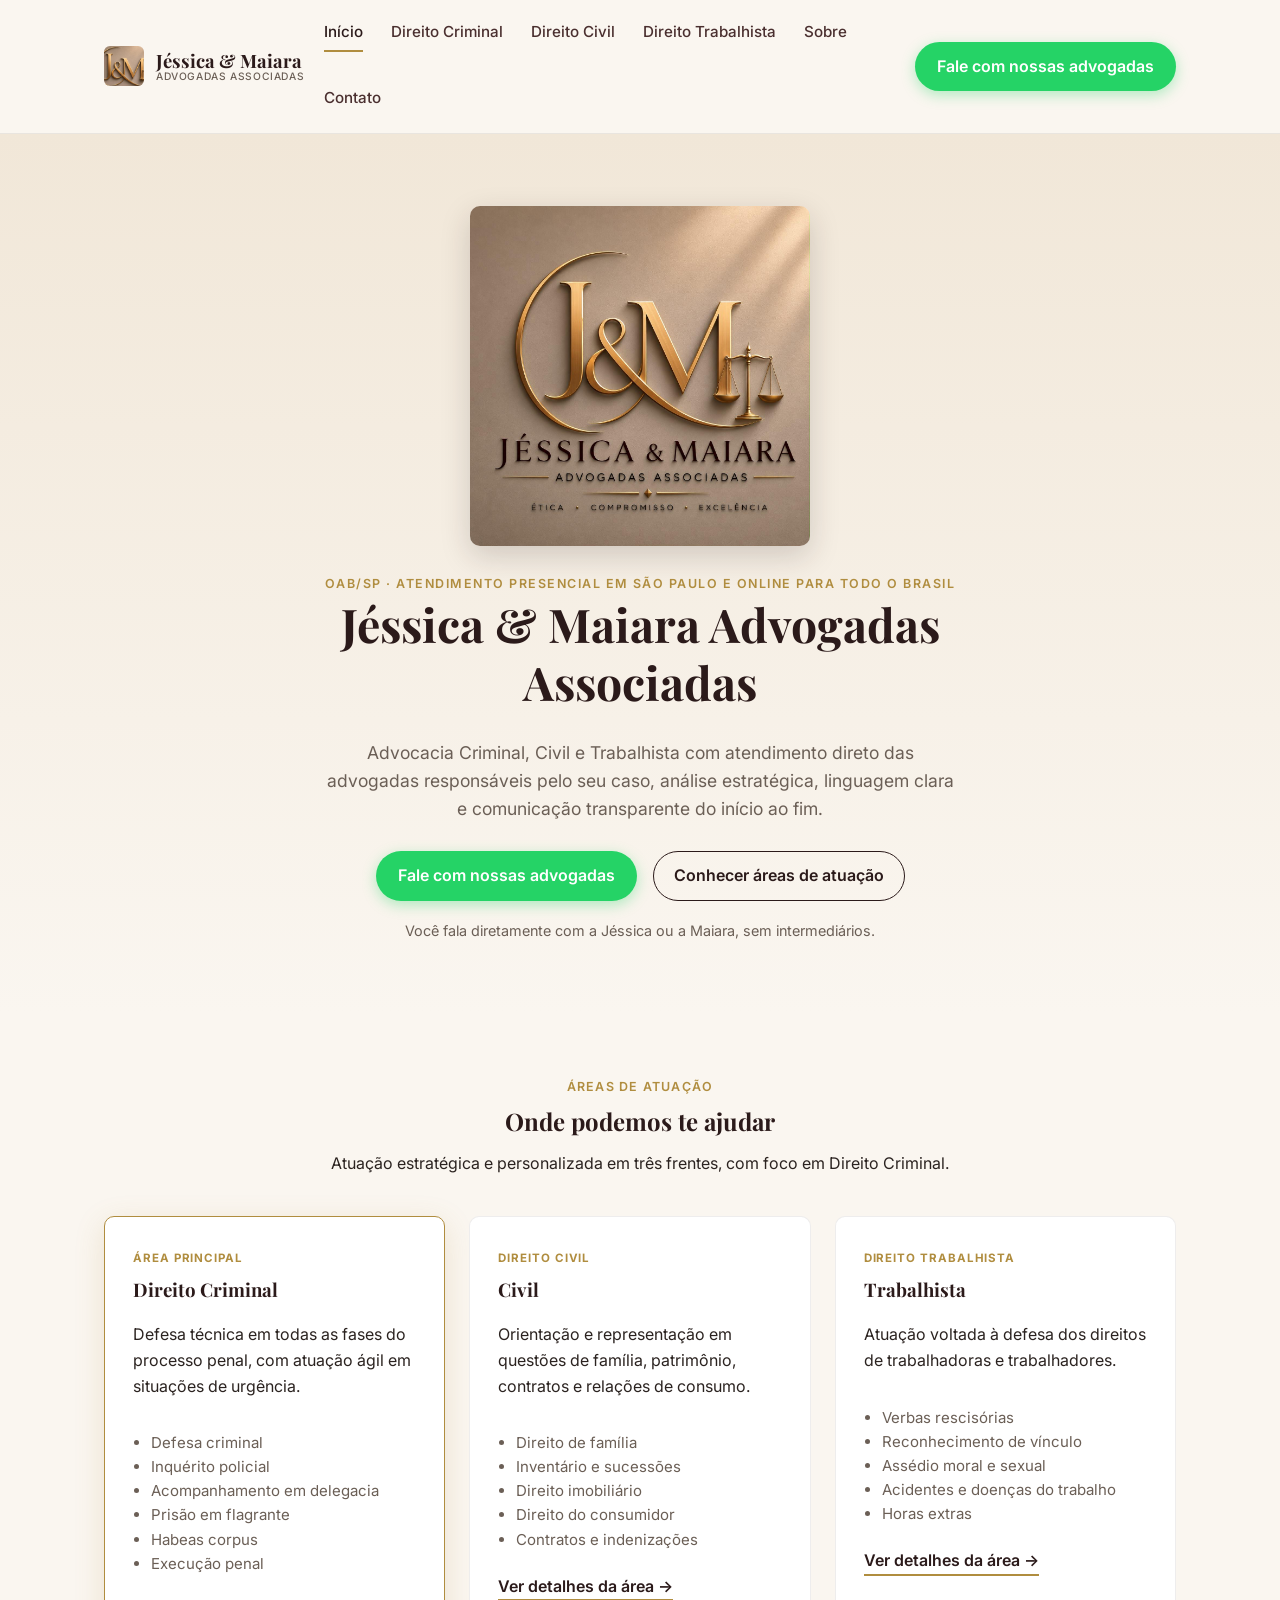
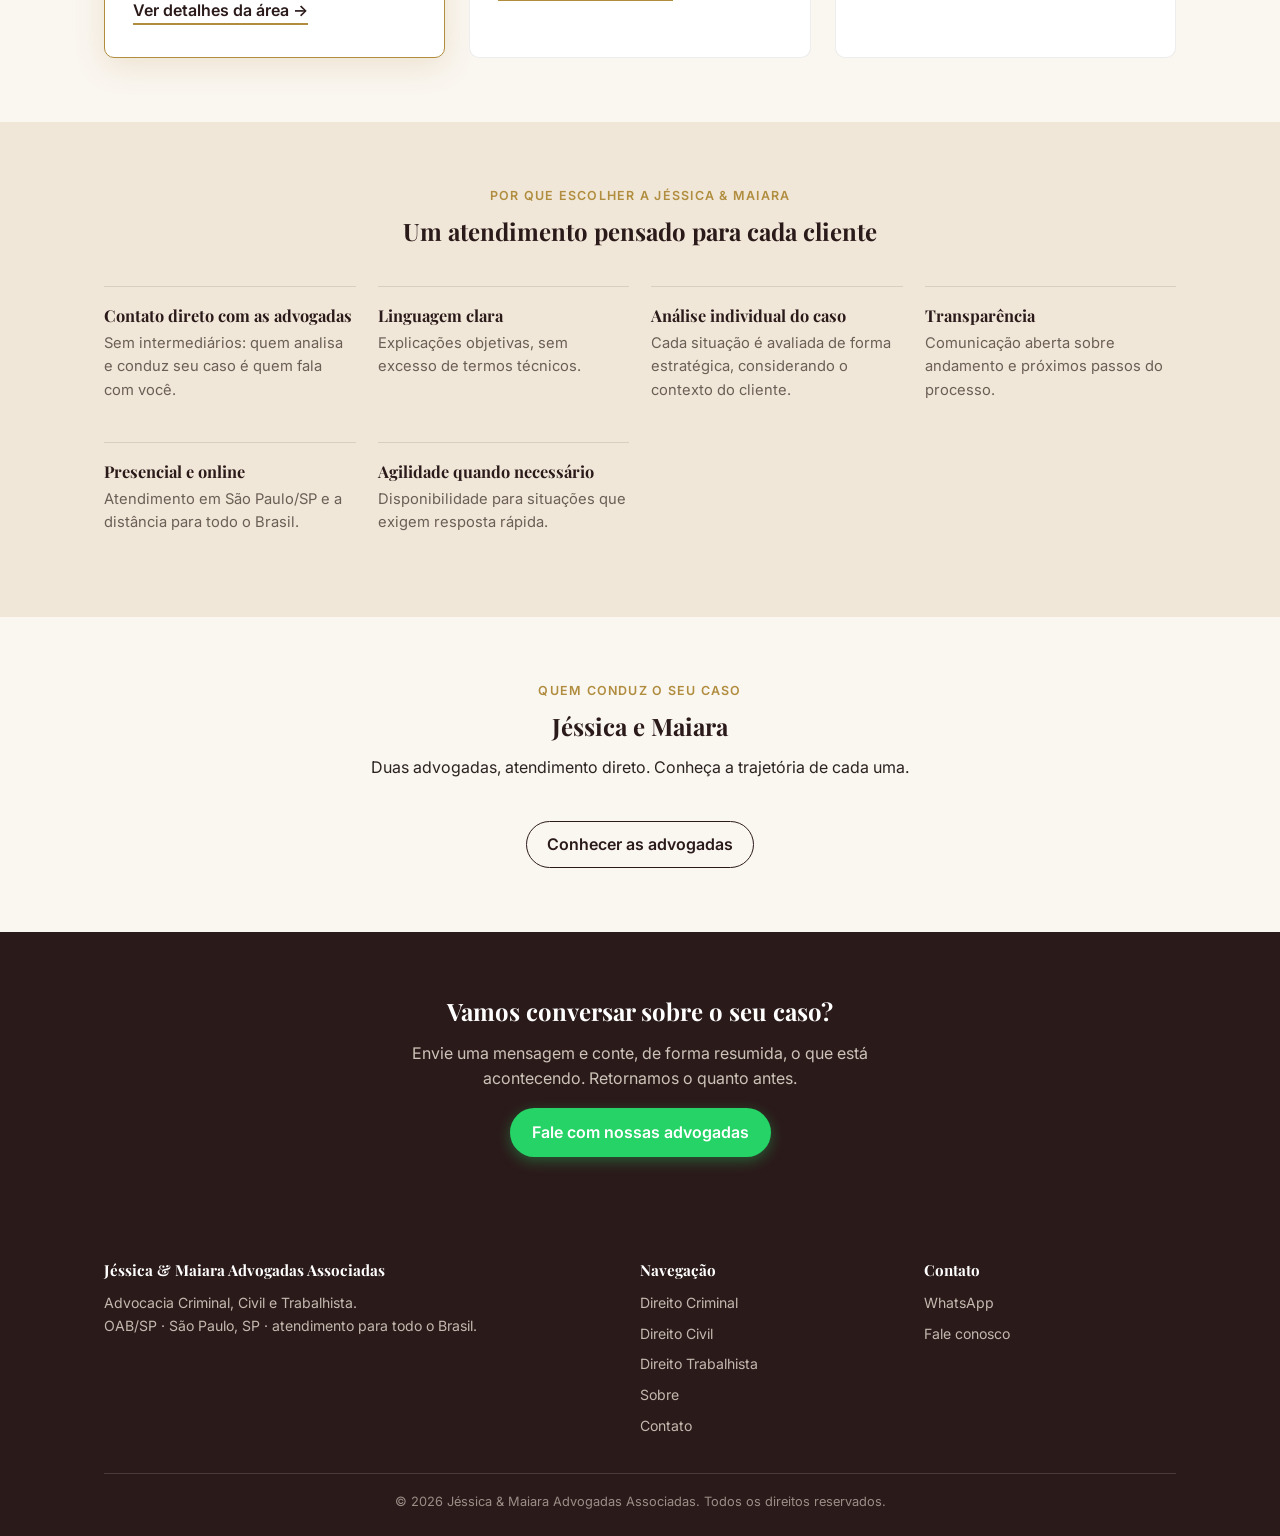
==== index.html @ 44a39317 "Primeira versão do site institucional" ====
<!DOCTYPE html>
<html lang="pt-BR">
<head>
<meta charset="UTF-8">
<meta name="viewport" content="width=device-width, initial-scale=1.0">
<title>Jéssica & Maiara Advogadas Associadas | Advocacia Criminal, Civil e Trabalhista em São Paulo</title>
<meta name="description" content="Escritório de advocacia em São Paulo com atuação em Direito Criminal, Civil e Trabalhista. Atendimento direto com as advogadas, presencial ou online, para todo o Brasil.">
<link rel="canonical" href="https://www.jessicaemaiara.adv.br/">
<link rel="icon" href="assets/favicon.png">
<link rel="stylesheet" href="css/style.css">
<script type="application/ld+json">
{
  "@context": "https://schema.org",
  "@type": "LegalService",
  "name": "Jéssica & Maiara Advogadas Associadas",
  "areaServed": "BR",
  "address": {
    "@type": "PostalAddress",
    "addressLocality": "São Paulo",
    "addressRegion": "SP",
    "addressCountry": "BR"
  },
  "url": "https://www.jessicaemaiara.adv.br/",
  "priceRange": "$$"
}
</script>
</head>
<body>

<header class="site-header">
  <div class="container">
    <a href="index.html" class="brand">
      <img src="assets/logo-mark.png" alt="Jéssica & Maiara Advogadas Associadas">
      <span class="brand-text">Jéssica &amp; Maiara<small>Advogadas Associadas</small></span>
    </a>
    <button class="nav-toggle" aria-label="Abrir menu" aria-expanded="false">&#9776;</button>
    <nav class="main-nav">
      <a href="index.html" aria-current="page">Início</a>
      <a href="direito-criminal.html">Direito Criminal</a>
      <a href="direito-civil.html">Direito Civil</a>
      <a href="direito-trabalhista.html">Direito Trabalhista</a>
      <a href="sobre.html">Sobre</a>
      <a href="contato.html">Contato</a>
    </nav>
    <a href="#" class="btn-whatsapp header-cta js-whatsapp" data-message="Olá! Vim pelo site e gostaria de falar com uma das advogadas.">Fale com nossas advogadas</a>
  </div>
</header>

<section class="hero">
  <div class="container">
    <img src="assets/logo.jpg" alt="Jéssica & Maiara Advogadas Associadas" class="logo-plate" style="margin-bottom:24px;">
    <span class="eyebrow">OAB/SP &middot; Atendimento presencial em São Paulo e online para todo o Brasil</span>
    <h1>Jéssica & Maiara Advogadas Associadas</h1>
    <p class="lead">Advocacia Criminal, Civil e Trabalhista com atendimento direto das advogadas responsáveis pelo seu caso, análise estratégica, linguagem clara e comunicação transparente do início ao fim.</p>
    <div class="hero-actions">
      <a href="#" class="btn-whatsapp js-whatsapp" data-message="Olá! Vim pelo site e gostaria de falar com uma das advogadas.">Fale com nossas advogadas</a>
      <a href="#areas" class="btn-outline">Conhecer áreas de atuação</a>
    </div>
    <p class="hero-trust">Você fala diretamente com a Jéssica ou a Maiara, sem intermediários.</p>
  </div>
</section>

<section class="section" id="areas">
  <div class="container">
    <div class="section-title">
      <span class="eyebrow">Áreas de atuação</span>
      <h2>Onde podemos te ajudar</h2>
      <p>Atuação estratégica e personalizada em três frentes, com foco em Direito Criminal.</p>
    </div>
    <div class="areas-grid">

      <div class="area-card featured">
        <span class="tag">Área principal</span>
        <h3>Direito Criminal</h3>
        <p>Defesa técnica em todas as fases do processo penal, com atuação ágil em situações de urgência.</p>
        <ul>
          <li>Defesa criminal</li>
          <li>Inquérito policial</li>
          <li>Acompanhamento em delegacia</li>
          <li>Prisão em flagrante</li>
          <li>Habeas corpus</li>
          <li>Execução penal</li>
        </ul>
        <a href="direito-criminal.html" class="link">Ver detalhes da área →</a>
      </div>

      <div class="area-card">
        <span class="tag">Direito Civil</span>
        <h3>Civil</h3>
        <p>Orientação e representação em questões de família, patrimônio, contratos e relações de consumo.</p>
        <ul>
          <li>Direito de família</li>
          <li>Inventário e sucessões</li>
          <li>Direito imobiliário</li>
          <li>Direito do consumidor</li>
          <li>Contratos e indenizações</li>
        </ul>
        <a href="direito-civil.html" class="link">Ver detalhes da área →</a>
      </div>

      <div class="area-card">
        <span class="tag">Direito Trabalhista</span>
        <h3>Trabalhista</h3>
        <p>Atuação voltada à defesa dos direitos de trabalhadoras e trabalhadores.</p>
        <ul>
          <li>Verbas rescisórias</li>
          <li>Reconhecimento de vínculo</li>
          <li>Assédio moral e sexual</li>
          <li>Acidentes e doenças do trabalho</li>
          <li>Horas extras</li>
        </ul>
        <a href="direito-trabalhista.html" class="link">Ver detalhes da área →</a>
      </div>

    </div>
  </div>
</section>

<section class="section section-alt">
  <div class="container">
    <div class="section-title">
      <span class="eyebrow">Por que escolher a Jéssica & Maiara</span>
      <h2>Um atendimento pensado para cada cliente</h2>
    </div>
    <div class="diferenciais-grid">
      <div class="diferencial-item">
        <h4>Contato direto com as advogadas</h4>
        <p>Sem intermediários: quem analisa e conduz seu caso é quem fala com você.</p>
      </div>
      <div class="diferencial-item">
        <h4>Linguagem clara</h4>
        <p>Explicações objetivas, sem excesso de termos técnicos.</p>
      </div>
      <div class="diferencial-item">
        <h4>Análise individual do caso</h4>
        <p>Cada situação é avaliada de forma estratégica, considerando o contexto do cliente.</p>
      </div>
      <div class="diferencial-item">
        <h4>Transparência</h4>
        <p>Comunicação aberta sobre andamento e próximos passos do processo.</p>
      </div>
      <div class="diferencial-item">
        <h4>Presencial e online</h4>
        <p>Atendimento em São Paulo/SP e a distância para todo o Brasil.</p>
      </div>
      <div class="diferencial-item">
        <h4>Agilidade quando necessário</h4>
        <p>Disponibilidade para situações que exigem resposta rápida.</p>
      </div>
    </div>
  </div>
</section>

<section class="section">
  <div class="container">
    <div class="section-title">
      <span class="eyebrow">Quem conduz o seu caso</span>
      <h2>Jéssica e Maiara</h2>
      <p>Duas advogadas, atendimento direto. Conheça a trajetória de cada uma.</p>
    </div>
    <div style="text-align:center;">
      <a href="sobre.html" class="btn-outline">Conhecer as advogadas</a>
    </div>
  </div>
</section>

<section class="cta-final">
  <div class="container">
    <h2>Vamos conversar sobre o seu caso?</h2>
    <p>Envie uma mensagem e conte, de forma resumida, o que está acontecendo. Retornamos o quanto antes.</p>
    <a href="#" class="btn-whatsapp js-whatsapp" data-message="Olá! Vim pelo site e gostaria de falar com uma das advogadas.">Fale com nossas advogadas</a>
  </div>
</section>

<footer class="site-footer">
  <div class="container">
    <div class="footer-grid">
      <div>
        <h4>Jéssica & Maiara Advogadas Associadas</h4>
        <p>Advocacia Criminal, Civil e Trabalhista.<br>OAB/SP &middot; São Paulo, SP &middot; atendimento para todo o Brasil.</p>
      </div>
      <div>
        <h4>Navegação</h4>
        <a href="direito-criminal.html">Direito Criminal</a>
        <a href="direito-civil.html">Direito Civil</a>
        <a href="direito-trabalhista.html">Direito Trabalhista</a>
        <a href="sobre.html">Sobre</a>
        <a href="contato.html">Contato</a>
      </div>
      <div>
        <h4>Contato</h4>
        <a href="#" class="js-whatsapp" data-message="Olá! Vim pelo site e gostaria de falar com uma das advogadas.">WhatsApp</a>
        <a href="contato.html">Fale conosco</a>
      </div>
    </div>
    <div class="footer-bottom">
      &copy; <span id="year"></span> Jéssica & Maiara Advogadas Associadas. Todos os direitos reservados.
    </div>
  </div>
</footer>

<a href="#" class="btn-whatsapp whatsapp-float js-whatsapp" aria-label="Fale com nossas advogadas pelo WhatsApp" data-message="Olá! Vim pelo site e gostaria de falar com uma das advogadas.">💬</a>

<script src="js/main.js"></script>
<script>document.getElementById('year').textContent = new Date().getFullYear();</script>
</body>
</html>
---- css/style.css ----
/* Jéssica & Maiara Advogadas Associadas: estilos globais */

@import url('https://fonts.googleapis.com/css2?family=Playfair+Display:wght@600;700&family=Inter:wght@400;500;600&display=swap');

:root {
  --color-bg: #faf6f0;
  --color-bg-alt: #f1e7d8;
  --color-dark: #2b1a1a;
  --color-dark-soft: #4a2f2f;
  --color-gold: #b08d3f;
  --color-gold-light: #d4b876;
  --color-text: #2b2320;
  --color-text-muted: #6b5f56;
  --color-white: #ffffff;
  --color-whatsapp: #25d366;
  --radius: 10px;
  --max-width: 1120px;
}

* { box-sizing: border-box; }

html { scroll-behavior: smooth; }

body {
  margin: 0;
  font-family: 'Inter', sans-serif;
  color: var(--color-text);
  background: var(--color-bg);
  line-height: 1.6;
}

h1, h2, h3, h4 {
  font-family: 'Playfair Display', serif;
  color: var(--color-dark);
  margin: 0 0 0.6em;
  line-height: 1.25;
}

p { margin: 0 0 1em; }

a { color: inherit; text-decoration: none; }

.container {
  max-width: var(--max-width);
  margin: 0 auto;
  padding: 0 24px;
}

/* Header */
.site-header {
  position: sticky;
  top: 0;
  z-index: 50;
  background: var(--color-bg);
  border-bottom: 1px solid rgba(43,26,26,0.08);
}

.site-header .container {
  display: flex;
  align-items: center;
  justify-content: space-between;
  padding-top: 14px;
  padding-bottom: 14px;
  gap: 20px;
}

.brand {
  display: flex;
  align-items: center;
  gap: 12px;
  font-family: 'Playfair Display', serif;
  font-weight: 700;
  font-size: 1.15rem;
  color: var(--color-dark);
  white-space: nowrap;
}

.brand img {
  height: 40px;
  width: 40px;
  border-radius: 6px;
  object-fit: cover;
  display: block;
}

.brand-text {
  display: flex;
  flex-direction: column;
  line-height: 1.15;
}

.brand-text small {
  font-size: 0.64rem;
  font-weight: 500;
  letter-spacing: 0.06em;
  text-transform: uppercase;
  color: var(--color-text-muted);
  font-family: 'Inter', sans-serif;
}

.logo-plate {
  max-width: 340px;
  width: 100%;
  margin: 0 auto;
  border-radius: var(--radius);
  box-shadow: 0 10px 30px rgba(43,26,26,0.18);
  display: block;
}

.main-nav {
  display: flex;
  align-items: center;
  gap: 28px;
  flex-wrap: wrap;
}

.main-nav a {
  font-size: 0.95rem;
  font-weight: 500;
  color: var(--color-dark-soft);
  padding: 6px 0;
  border-bottom: 2px solid transparent;
  transition: border-color .2s, color .2s;
}

.main-nav a:hover,
.main-nav a[aria-current="page"] {
  color: var(--color-dark);
  border-color: var(--color-gold);
}

.nav-toggle {
  display: none;
  background: none;
  border: none;
  font-size: 1.6rem;
  color: var(--color-dark);
  cursor: pointer;
}

/* Botão WhatsApp */
.btn-whatsapp {
  display: inline-flex;
  align-items: center;
  gap: 8px;
  background: var(--color-whatsapp);
  color: #fff;
  font-weight: 600;
  padding: 12px 22px;
  border-radius: 999px;
  white-space: nowrap;
  box-shadow: 0 4px 14px rgba(37,211,102,0.35);
  transition: transform .15s, box-shadow .15s;
}

.btn-whatsapp:hover {
  transform: translateY(-1px);
  box-shadow: 0 6px 18px rgba(37,211,102,0.45);
}

.btn-whatsapp.small { padding: 9px 16px; font-size: 0.9rem; }

.btn-gold {
  display: inline-flex;
  align-items: center;
  gap: 8px;
  background: linear-gradient(135deg, var(--color-gold-light), var(--color-gold));
  color: var(--color-dark);
  font-weight: 600;
  padding: 12px 22px;
  border-radius: 999px;
  white-space: nowrap;
}

.btn-outline {
  display: inline-flex;
  align-items: center;
  gap: 8px;
  border: 1.5px solid var(--color-dark);
  color: var(--color-dark);
  font-weight: 600;
  padding: 10px 20px;
  border-radius: 999px;
}

/* Hero */
.hero {
  background: linear-gradient(180deg, var(--color-bg-alt), var(--color-bg));
  padding: 72px 0 56px;
  text-align: center;
}

.hero .eyebrow {
  text-transform: uppercase;
  letter-spacing: 0.12em;
  font-size: 0.78rem;
  font-weight: 600;
  color: var(--color-gold);
  margin-bottom: 14px;
}

.hero h1 {
  font-size: clamp(2rem, 4vw, 2.9rem);
  max-width: 820px;
  margin-left: auto;
  margin-right: auto;
}

.hero .lead {
  max-width: 640px;
  margin: 0 auto 28px;
  font-size: 1.1rem;
  color: var(--color-text-muted);
}

.hero-actions {
  display: flex;
  gap: 16px;
  justify-content: center;
  flex-wrap: wrap;
  margin-bottom: 18px;
}

.hero-trust {
  font-size: 0.9rem;
  color: var(--color-text-muted);
}

/* Sections genéricas */
.section {
  padding: 64px 0;
}

.section-alt {
  background: var(--color-bg-alt);
}

.section-title {
  text-align: center;
  max-width: 680px;
  margin: 0 auto 40px;
}

.section-title .eyebrow {
  text-transform: uppercase;
  letter-spacing: 0.1em;
  font-size: 0.78rem;
  font-weight: 600;
  color: var(--color-gold);
  margin-bottom: 10px;
  display: block;
}

/* Cards de área de atuação */
.areas-grid {
  display: grid;
  grid-template-columns: repeat(auto-fit, minmax(260px, 1fr));
  gap: 24px;
}

.area-card {
  background: var(--color-white);
  border: 1px solid rgba(43,26,26,0.08);
  border-radius: var(--radius);
  padding: 32px 28px;
  display: flex;
  flex-direction: column;
  gap: 10px;
}

.area-card.featured {
  border-color: var(--color-gold);
  box-shadow: 0 8px 30px rgba(176,141,63,0.18);
}

.area-card .tag {
  font-size: 0.72rem;
  font-weight: 700;
  text-transform: uppercase;
  letter-spacing: 0.08em;
  color: var(--color-gold);
}

.area-card ul {
  margin: 6px 0 12px;
  padding-left: 18px;
  color: var(--color-text-muted);
  font-size: 0.94rem;
}

.area-card .link {
  font-weight: 600;
  color: var(--color-dark);
  border-bottom: 2px solid var(--color-gold);
  align-self: flex-start;
}

/* Diferenciais */
.diferenciais-grid {
  display: grid;
  grid-template-columns: repeat(auto-fit, minmax(230px, 1fr));
  gap: 22px;
}

.diferencial-item {
  padding: 18px 0;
  border-top: 1px solid rgba(43,26,26,0.12);
}

.diferencial-item h4 { font-size: 1.02rem; margin-bottom: 6px; }
.diferencial-item p { font-size: 0.92rem; color: var(--color-text-muted); margin: 0; }

/* Sobre / advogadas */
.socias-grid {
  display: grid;
  grid-template-columns: repeat(auto-fit, minmax(300px, 1fr));
  gap: 28px;
}

.socia-card {
  background: var(--color-white);
  border-radius: var(--radius);
  padding: 30px;
  border: 1px solid rgba(43,26,26,0.08);
}

.socia-card .photo-placeholder {
  width: 100%;
  aspect-ratio: 4 / 3;
  border-radius: var(--radius);
  background: var(--color-bg-alt);
  display: flex;
  align-items: center;
  justify-content: center;
  color: var(--color-text-muted);
  font-size: 0.85rem;
  margin-bottom: 18px;
}

.socia-card .oab {
  font-size: 0.85rem;
  color: var(--color-gold);
  font-weight: 600;
  margin-bottom: 6px;
}

.socia-card .badge-pendente {
  display: inline-block;
  font-size: 0.72rem;
  font-weight: 700;
  text-transform: uppercase;
  letter-spacing: 0.06em;
  color: #9a6b1f;
  background: #fbe9c8;
  padding: 4px 10px;
  border-radius: 999px;
  margin-bottom: 10px;
}

/* CTA final */
.cta-final {
  background: var(--color-dark);
  color: #f5ede0;
  text-align: center;
  padding: 64px 0;
}

.cta-final h2 { color: #fff; }
.cta-final p { color: rgba(245,237,224,0.8); max-width: 560px; margin-left: auto; margin-right: auto; }

/* Página interna (áreas de atuação) */
.page-hero {
  padding: 52px 0 40px;
  background: var(--color-bg-alt);
  text-align: center;
}

.page-hero h1 { font-size: clamp(1.8rem, 3.4vw, 2.4rem); }
.page-hero .lead { max-width: 620px; margin: 0 auto; color: var(--color-text-muted); }

.topic-list {
  display: grid;
  gap: 20px;
}

.topic-item {
  background: var(--color-white);
  border: 1px solid rgba(43,26,26,0.08);
  border-radius: var(--radius);
  padding: 24px 28px;
  scroll-margin-top: 90px;
}

.topic-item h3 { margin-bottom: 8px; font-size: 1.15rem; }
.topic-item p { color: var(--color-text-muted); margin-bottom: 12px; }

.anchor-nav {
  display: flex;
  flex-wrap: wrap;
  gap: 10px;
  justify-content: center;
  margin: 28px 0 8px;
}

.anchor-nav a {
  font-size: 0.85rem;
  font-weight: 600;
  padding: 8px 14px;
  border-radius: 999px;
  border: 1px solid rgba(43,26,26,0.15);
  color: var(--color-dark-soft);
}

.anchor-nav a:hover { border-color: var(--color-gold); color: var(--color-dark); }

/* Footer */
.site-footer {
  background: var(--color-dark);
  color: rgba(245,237,224,0.75);
  padding: 40px 0 24px;
  font-size: 0.88rem;
}

.footer-grid {
  display: grid;
  grid-template-columns: 2fr 1fr 1fr;
  gap: 32px;
  margin-bottom: 28px;
}

.footer-grid h4 {
  color: #fff;
  font-size: 0.95rem;
  margin-bottom: 12px;
}

.footer-grid a { display: block; margin-bottom: 8px; color: rgba(245,237,224,0.75); }
.footer-grid a:hover { color: var(--color-gold-light); }

.footer-bottom {
  border-top: 1px solid rgba(245,237,224,0.15);
  padding-top: 18px;
  font-size: 0.8rem;
  color: rgba(245,237,224,0.55);
  text-align: center;
}

/* WhatsApp flutuante (mobile) */
.whatsapp-float {
  position: fixed;
  bottom: 20px;
  right: 20px;
  z-index: 60;
  display: none;
  width: 56px;
  height: 56px;
  padding: 0;
  border-radius: 50%;
  align-items: center;
  justify-content: center;
  font-size: 1.5rem;
}

@media (max-width: 860px) {
  .main-nav {
    position: absolute;
    top: 100%;
    left: 0;
    right: 0;
    background: var(--color-bg);
    flex-direction: column;
    align-items: flex-start;
    padding: 16px 24px 20px;
    border-bottom: 1px solid rgba(43,26,26,0.08);
    display: none;
  }
  .main-nav.open { display: flex; }
  .nav-toggle { display: block; }
  .header-cta { display: none; }
  .whatsapp-float { display: inline-flex; }
  .footer-grid { grid-template-columns: 1fr; }
}
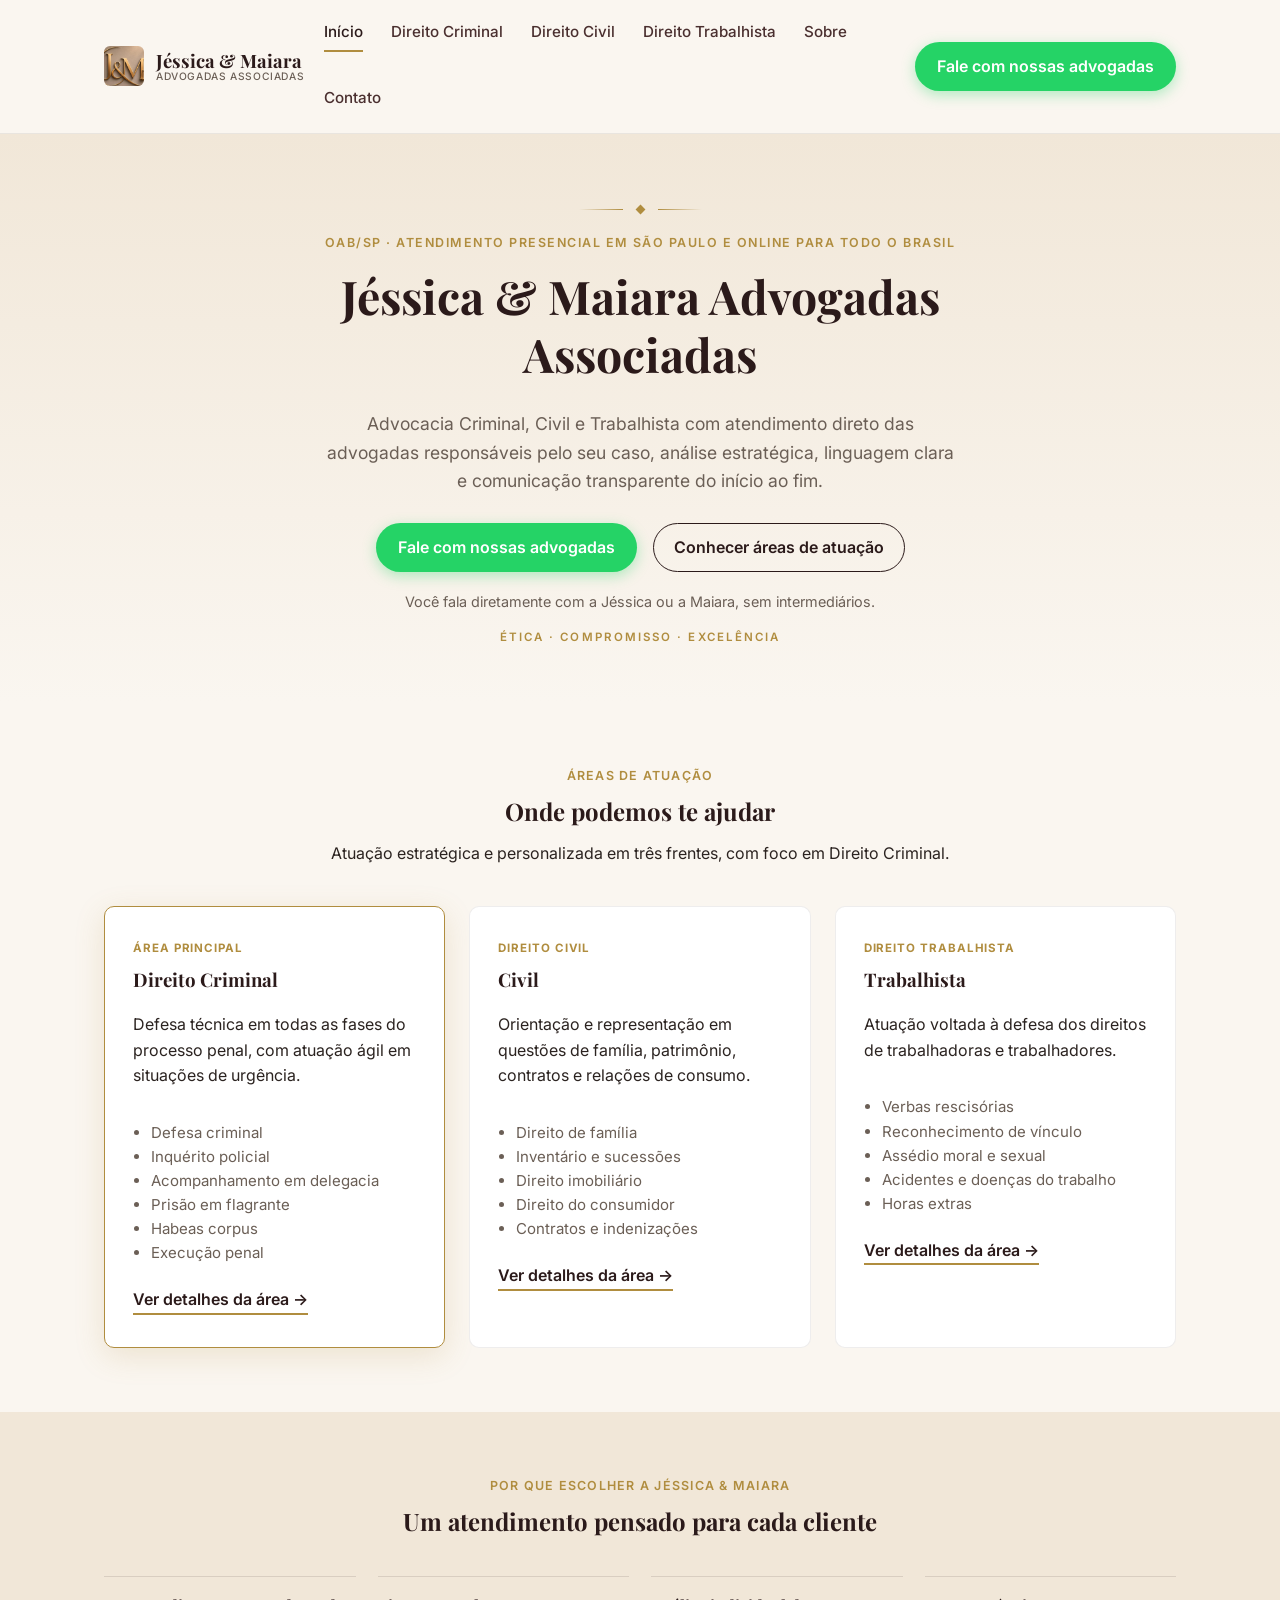
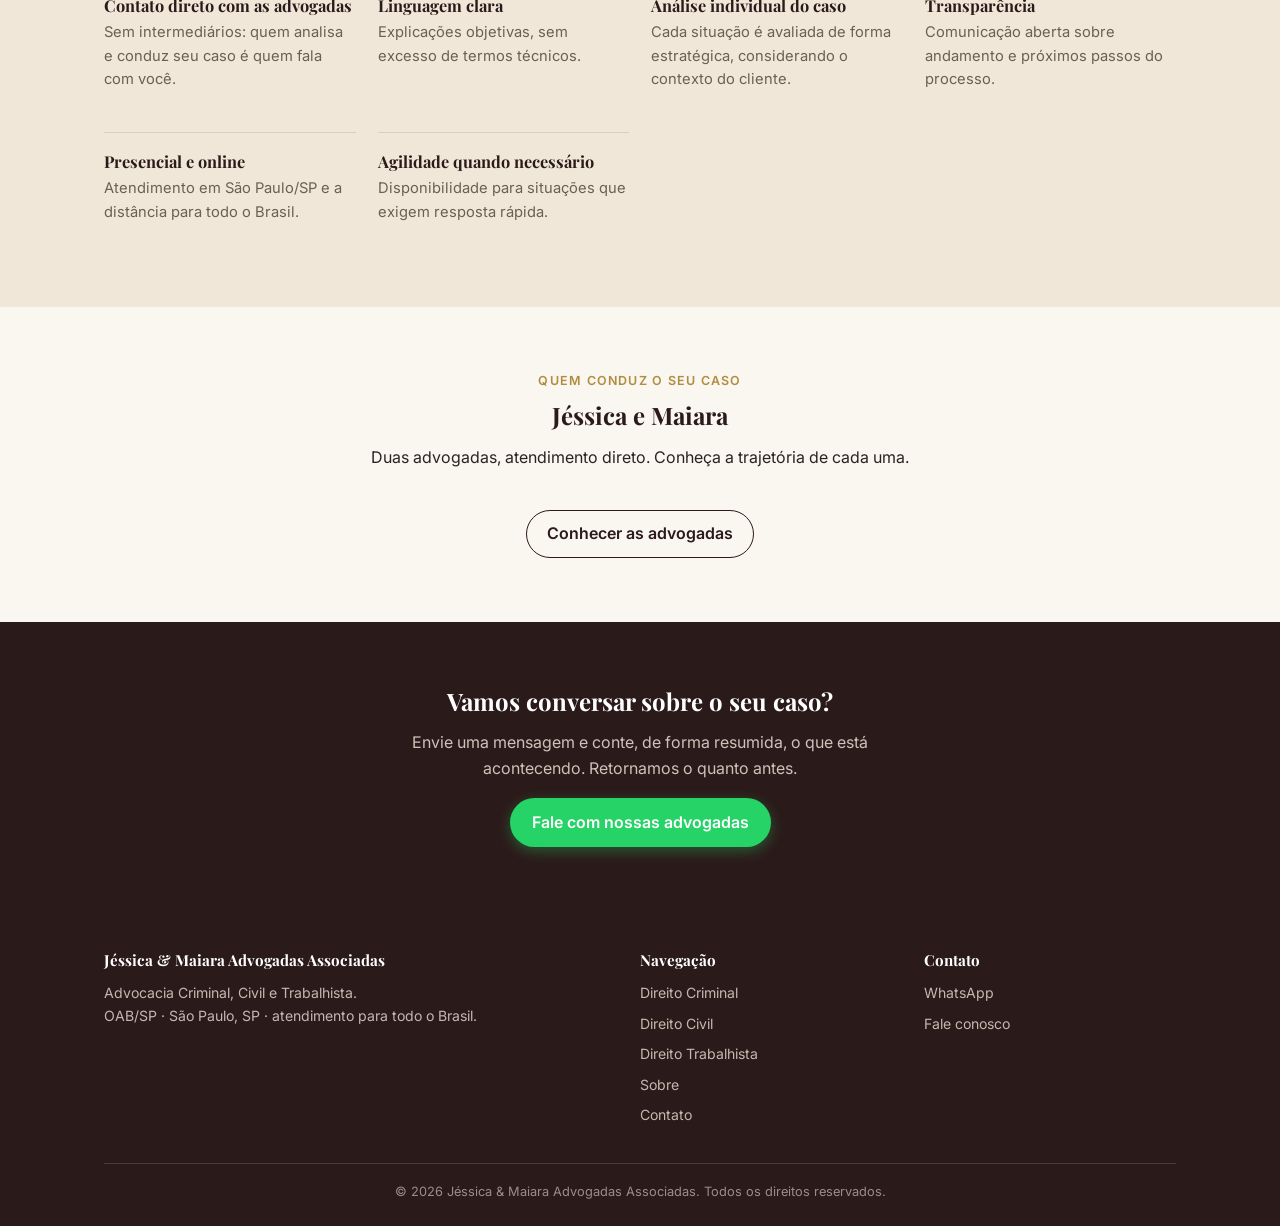
==== commit 2a1c7317: "Remove selo grande da logo nos heros e usa divisor elegante com o mote da marca" ====
--- a/index.html
+++ b/index.html
@@ -48,7 +48,7 @@
 
 <section class="hero">
   <div class="container">
-    <img src="assets/logo.jpg" alt="Jéssica & Maiara Advogadas Associadas" class="logo-plate" style="margin-bottom:24px;">
+    <div class="brand-divider"><span></span><i></i><span></span></div>
     <span class="eyebrow">OAB/SP &middot; Atendimento presencial em São Paulo e online para todo o Brasil</span>
     <h1>Jéssica & Maiara Advogadas Associadas</h1>
     <p class="lead">Advocacia Criminal, Civil e Trabalhista com atendimento direto das advogadas responsáveis pelo seu caso, análise estratégica, linguagem clara e comunicação transparente do início ao fim.</p>
@@ -57,6 +57,7 @@
       <a href="#areas" class="btn-outline">Conhecer áreas de atuação</a>
     </div>
     <p class="hero-trust">Você fala diretamente com a Jéssica ou a Maiara, sem intermediários.</p>
+    <p class="motto">Ética &middot; Compromisso &middot; Excelência</p>
   </div>
 </section>
 
--- a/css/style.css
+++ b/css/style.css
@@ -98,13 +98,39 @@
   font-family: 'Inter', sans-serif;
 }
 
-.logo-plate {
-  max-width: 340px;
-  width: 100%;
-  margin: 0 auto;
-  border-radius: var(--radius);
-  box-shadow: 0 10px 30px rgba(43,26,26,0.18);
-  display: block;
+.brand-divider {
+  display: flex;
+  align-items: center;
+  justify-content: center;
+  gap: 14px;
+  margin: 0 auto 16px;
+}
+
+.brand-divider span {
+  width: 44px;
+  height: 1px;
+  background: linear-gradient(90deg, transparent, var(--color-gold));
+}
+
+.brand-divider span:last-child {
+  background: linear-gradient(90deg, var(--color-gold), transparent);
+}
+
+.brand-divider i {
+  width: 7px;
+  height: 7px;
+  transform: rotate(45deg);
+  background: var(--color-gold);
+  display: inline-block;
+}
+
+.motto {
+  text-transform: uppercase;
+  letter-spacing: 0.18em;
+  font-size: 0.72rem;
+  font-weight: 600;
+  color: var(--color-gold);
+  margin: 6px 0 0;
 }
 
 .main-nav {
@@ -190,7 +216,8 @@
   text-align: center;
 }
 
-.hero .eyebrow {
+.eyebrow {
+  display: inline-block;
   text-transform: uppercase;
   letter-spacing: 0.12em;
   font-size: 0.78rem;
@@ -324,10 +351,21 @@
   border: 1px solid rgba(43,26,26,0.08);
 }
 
-.socia-card .photo-placeholder {
+.socia-card .photo-placeholder,
+.socia-card .socia-photo {
   width: 100%;
   aspect-ratio: 4 / 3;
   border-radius: var(--radius);
+  margin-bottom: 18px;
+}
+
+.socia-card .socia-photo {
+  object-fit: cover;
+  object-position: top center;
+  display: block;
+}
+
+.socia-card .photo-placeholder {
   background: var(--color-bg-alt);
   display: flex;
   align-items: center;
